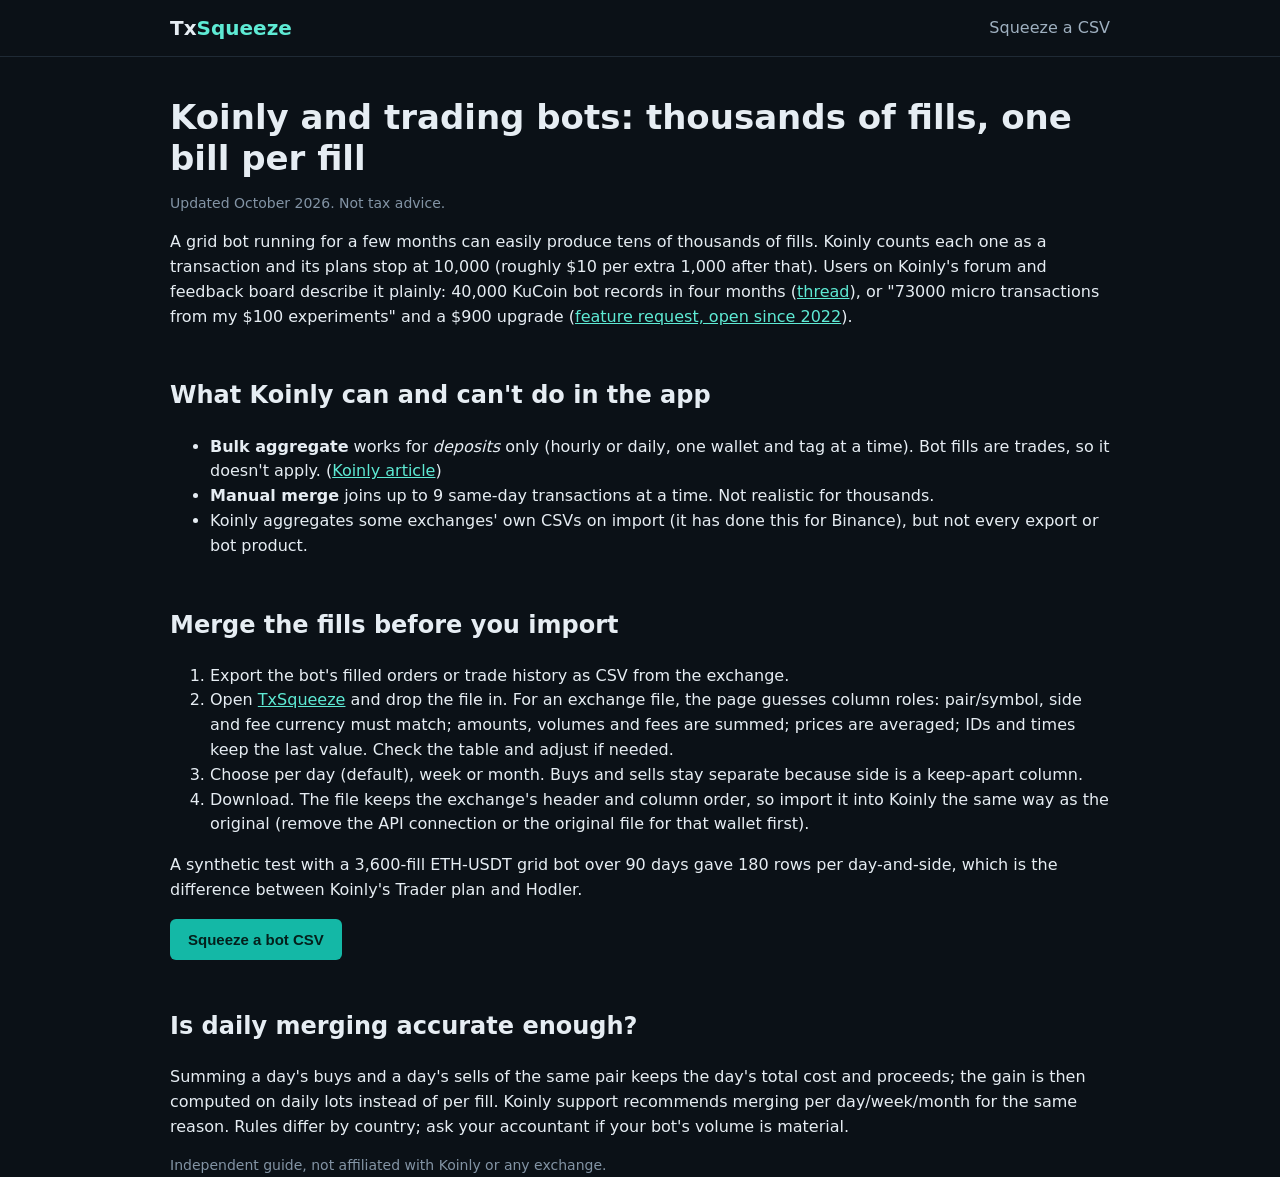
==== docs/koinly-trading-bot-transactions.html @ a91ef102 "Trading bots guide page Co-Authored-By: Claude Opus 5.5 <noreply@anthropic.com>" ====
<!doctype html>
<html lang="en">
<head>
<meta charset="utf-8">
<meta name="viewport" content="width=device-width, initial-scale=1">
<title>Koinly and trading bots: too many transactions from grid/DCA bot fills (KuCoin, Pionex, Binance)</title>
<meta name="description" content="Grid and DCA bots create thousands of fills, and Koinly bills per transaction. Koinly's bulk aggregate only covers deposits. How to merge bot trades per day before importing, keeping the exchange's CSV format.">
<link rel="canonical" href="https://swarm-t3.github.io/txsqueeze/koinly-trading-bot-transactions.html">
<link rel="stylesheet" href="style.css">
</head>
<body>
<header><div class="wrap"><a class="brand" href="./" style="text-decoration:none;color:inherit">Tx<span>Squeeze</span></a><nav><a href="./">Squeeze a CSV</a></nav></div></header>
<main class="wrap">
<h1>Koinly and trading bots: thousands of fills, one bill per fill</h1>
<p class="muted">Updated October 2026. Not tax advice.</p>
<p>A grid bot running for a few months can easily produce tens of thousands of fills. Koinly counts each one as a transaction and its plans stop at 10,000 (roughly $10 per extra 1,000 after that). Users on Koinly's forum and feedback board describe it plainly: 40,000 KuCoin bot records in four months (<a href="https://discuss.koinly.io/t/the-price-of-bot-transactions/21530">thread</a>), or "73000 micro transactions from my $100 experiments" and a $900 upgrade (<a href="https://feedback.koinly.io/feature-requests/p/aggregate-trading-bot-transactions">feature request, open since 2022</a>).</p>

<h2>What Koinly can and can't do in the app</h2>
<ul>
<li><b>Bulk aggregate</b> works for <i>deposits</i> only (hourly or daily, one wallet and tag at a time). Bot fills are trades, so it doesn't apply. (<a href="https://support.koinly.io/en/articles/10441670-bulk-aggregate-deposit-transactions">Koinly article</a>)</li>
<li><b>Manual merge</b> joins up to 9 same-day transactions at a time. Not realistic for thousands.</li>
<li>Koinly aggregates some exchanges' own CSVs on import (it has done this for Binance), but not every export or bot product.</li>
</ul>

<h2>Merge the fills before you import</h2>
<ol>
<li>Export the bot's filled orders or trade history as CSV from the exchange.</li>
<li>Open <a href="./">TxSqueeze</a> and drop the file in. For an exchange file, the page guesses column roles: pair/symbol, side and fee currency must match; amounts, volumes and fees are summed; prices are averaged; IDs and times keep the last value. Check the table and adjust if needed.</li>
<li>Choose per day (default), week or month. Buys and sells stay separate because side is a keep-apart column.</li>
<li>Download. The file keeps the exchange's header and column order, so import it into Koinly the same way as the original (remove the API connection or the original file for that wallet first).</li>
</ol>
<p>A synthetic test with a 3,600-fill ETH-USDT grid bot over 90 days gave 180 rows per day-and-side, which is the difference between Koinly's Trader plan and Hodler.</p>
<p><a href="./"><button>Squeeze a bot CSV</button></a></p>

<h2>Is daily merging accurate enough?</h2>
<p>Summing a day's buys and a day's sells of the same pair keeps the day's total cost and proceeds; the gain is then computed on daily lots instead of per fill. Koinly support recommends merging per day/week/month for the same reason. Rules differ by country; ask your accountant if your bot's volume is material.</p>
</main>
<footer class="wrap muted">Independent guide, not affiliated with Koinly or any exchange.</footer>
<script data-goatcounter="https://txsqueeze.goatcounter.com/count" async src="//gc.zgo.at/count.js"></script>
</body>
</html>
---- docs/style.css ----
*{box-sizing:border-box}
body{margin:0;font:16px/1.55 system-ui,-apple-system,Segoe UI,Roboto,sans-serif;color:#e6edf3;background:#0b1117}
a{color:#5eead4}
.wrap{max-width:980px;margin:0 auto;padding:0 20px}
header{border-bottom:1px solid #1f2a35}
header .wrap{display:flex;justify-content:space-between;align-items:center;height:56px}
.brand{font-weight:800;font-size:20px}.brand span{color:#5eead4}
nav a{margin-left:16px;color:#9fb0c0;text-decoration:none}
h1{font-size:34px;line-height:1.2;margin:40px 0 12px}
h2{margin-top:48px}
.lead{color:#b8c6d3;font-size:18px}
.deadline{background:#3b2a07;border:1px solid #a16207;color:#fde68a;padding:8px 12px;border-radius:6px;display:inline-block}
form{display:flex;flex-wrap:wrap;gap:8px;margin:20px 0}
input,select{background:#111a23;border:1px solid #2b3a48;color:#e6edf3;padding:12px;border-radius:6px;font-size:15px}
#addr{flex:1 1 380px;font-family:ui-monospace,monospace}
button{background:#14b8a6;color:#04201c;border:0;padding:12px 18px;border-radius:6px;font-weight:700;cursor:pointer;font-size:15px}
button.locked{background:#334155;color:#cbd5e1}
button.locked::before{content:"🔒 "}
#status{min-height:24px;color:#9fb0c0}
.t{border-collapse:collapse;width:100%;margin:8px 0}
.t th,.t td{border-bottom:1px solid #1f2a35;padding:6px 8px;text-align:right;white-space:nowrap}
.t th:first-child,.t td:first-child{text-align:left}
.t.small{font-size:12px}
.t.small td,.t.small th{text-align:left}
.scroll{overflow-x:auto;max-height:360px;overflow-y:auto;border:1px solid #1f2a35;border-radius:6px}
.dl{display:flex;flex-wrap:wrap;gap:8px;margin:16px 0}
.pay{border:1px solid #14b8a6;border-radius:8px;padding:16px 20px;margin:20px 0;background:#0d1a1f}
.pay .addr code{font-size:15px;background:#111a23;padding:4px 8px;border-radius:4px;word-break:break-all}
.row{display:flex;gap:8px;flex-wrap:wrap}.row input{flex:1 1 380px;font-family:ui-monospace,monospace}
.muted{color:#8394a5;font-size:14px}
.warn{background:#3b2a07;border:1px solid #a16207;padding:8px 12px;border-radius:6px;margin:8px 0;color:#fde68a}
.ok{color:#5eead4;font-weight:700}.err{color:#fca5a5}
.cards{display:grid;grid-template-columns:repeat(auto-fit,minmax(240px,1fr));gap:16px}
.card{border:1px solid #1f2a35;border-radius:8px;padding:16px}.card.hi{border-color:#14b8a6}
.price{font-size:30px;font-weight:800;margin:0}
details{border-bottom:1px solid #1f2a35;padding:10px 0}summary{cursor:pointer;font-weight:600}
footer{padding:40px 20px}
small{color:#8394a5;font-weight:400;font-size:13px}
.cardbox{margin:24px 0}#card{width:100%;max-width:600px;height:auto;border-radius:10px;border:1px solid #1f2a35;display:block}
.dl a{text-decoration:none}
.drop{border:2px dashed #2b3a48;border-radius:10px;padding:28px;text-align:center;margin:20px 0;background:#0d141b}
.drop.over{border-color:#14b8a6;background:#0d1a1f}
.drop input{display:none}.link{color:#5eead4;text-decoration:underline;cursor:pointer}
.grid2{display:grid;grid-template-columns:repeat(auto-fit,minmax(280px,1fr));gap:12px;margin:12px 0}
.grid2 label{display:flex;flex-direction:column;gap:6px;color:#9fb0c0;font-size:14px}
.big{font-size:26px;margin:8px 0}
.t select{padding:4px 6px;font-size:13px}
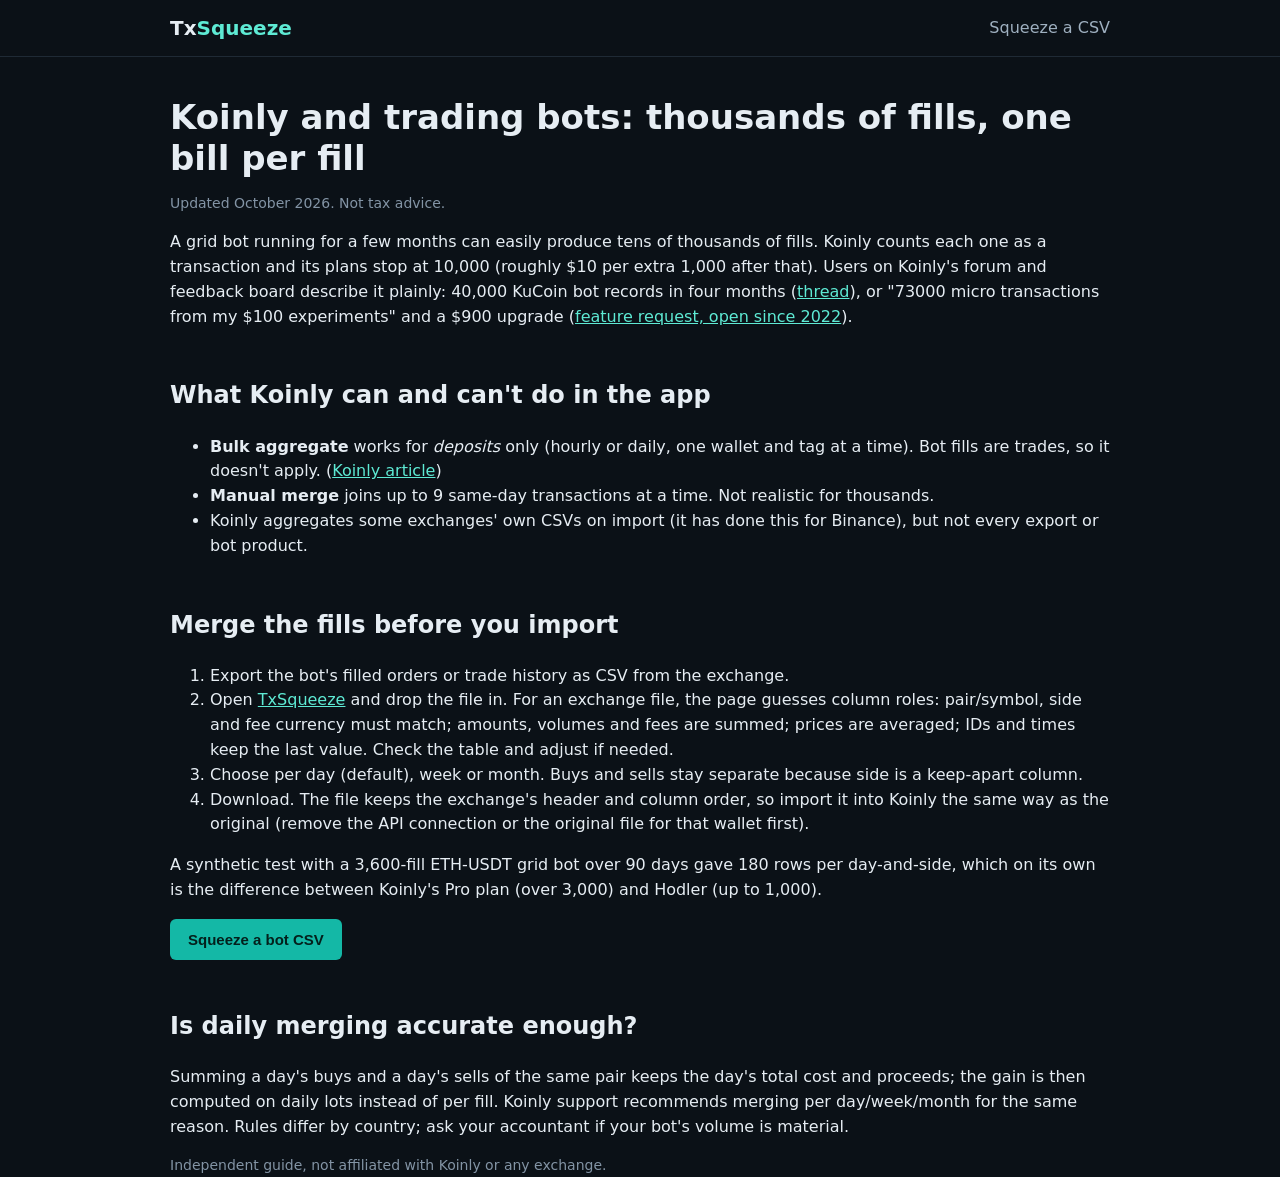
==== commit 7f78459b: "fix tier wording" ====
--- a/docs/koinly-trading-bot-transactions.html
+++ b/docs/koinly-trading-bot-transactions.html
@@ -29,7 +29,7 @@
 <li>Choose per day (default), week or month. Buys and sells stay separate because side is a keep-apart column.</li>
 <li>Download. The file keeps the exchange's header and column order, so import it into Koinly the same way as the original (remove the API connection or the original file for that wallet first).</li>
 </ol>
-<p>A synthetic test with a 3,600-fill ETH-USDT grid bot over 90 days gave 180 rows per day-and-side, which is the difference between Koinly's Trader plan and Hodler.</p>
+<p>A synthetic test with a 3,600-fill ETH-USDT grid bot over 90 days gave 180 rows per day-and-side, which on its own is the difference between Koinly's Pro plan (over 3,000) and Hodler (up to 1,000).</p>
 <p><a href="./"><button>Squeeze a bot CSV</button></a></p>
 
 <h2>Is daily merging accurate enough?</h2>
